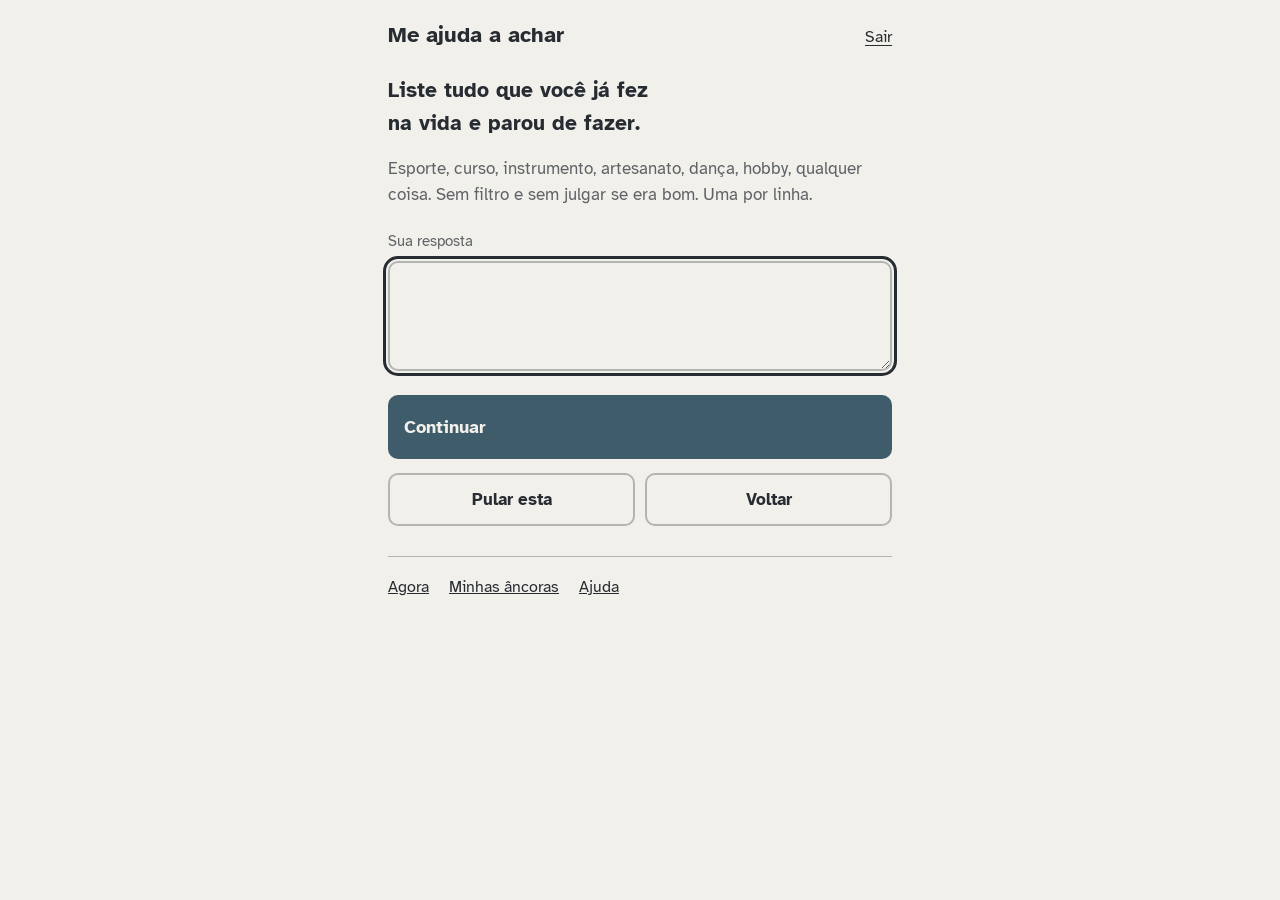
==== achar.html @ 390327f3 "Primeira versao do Pouso: quatro telas, offline, tudo no aparelho As quatro telas da primeira versao" ====
<!doctype html>
<html lang="pt-BR">
<head>
<meta charset="utf-8">
<meta name="viewport" content="width=device-width, initial-scale=1, viewport-fit=cover">
<title>Me ajuda a achar — Pouso</title>
<meta name="theme-color" content="#1C2127">
<link rel="manifest" href="manifest.json">
<link rel="icon" href="icones/icone-192.png">
<link rel="apple-touch-icon" href="icones/icone-192.png">
<link rel="stylesheet" href="css/tema.css">
<link rel="stylesheet" href="css/base.css">
<script src="js/ancoras.js"></script>
<script src="js/armazenamento.js"></script>
<script src="js/perguntas.js"></script>
<script src="js/roteiro.js"></script>
<script src="js/ajustes.js"></script>
</head>
<body>
<main class="pagina">

  <div class="topo">
    <h1>Me ajuda a achar</h1>
    <a class="saida" href="index.html">Sair</a>
  </div>

  <div id="tela"></div>

  <div class="rodape-navegacao">
    <a href="index.html">Agora</a>
    <a href="ancoras.html">Minhas âncoras</a>
    <a href="ajuda.html">Ajuda</a>
  </div>

</main>
<script src="js/tela-achar.js"></script>
<script src="js/registra-sw.js"></script>
</body>
</html>
---- css/tema.css ----
/* Pouso - tema
   Tres cores por tema: fundo, texto e destaque. Mais nada.
   --linha e --sombra sao a cor do texto com transparencia, nao cores novas.
   Nenhum vermelho em lugar nenhum. Nem preto puro, nem branco puro. */

@font-face {
  font-family: "Atkinson Hyperlegible";
  font-style: normal;
  font-weight: 400;
  font-display: swap;
  src: url("../fontes/AtkinsonHyperlegible-Regular.woff2") format("woff2");
}

@font-face {
  font-family: "Atkinson Hyperlegible";
  font-style: normal;
  font-weight: 700;
  font-display: swap;
  src: url("../fontes/AtkinsonHyperlegible-Bold.woff2") format("woff2");
}

/* Padrao: tema claro. Paleta Mare. */
:root {
  --fundo: #F2F0EB;
  --texto: #272C33;
  --destaque: #3F5C6B;
  --texto-no-destaque: #F2F0EB;
  --linha: rgba(39, 44, 51, 0.30);
  --fraco: rgba(39, 44, 51, 0.72);
  color-scheme: light;

  --escala: 1;
  --fonte: "Atkinson Hyperlegible", "Trebuchet MS", system-ui, sans-serif;
  --raio: 10px;
  --largura: 34rem;
}

/* Quem nao escolheu nada segue o aparelho. */
@media (prefers-color-scheme: dark) {
  :root:not([data-tema="claro"]) {
    --fundo: #1C2127;
    --texto: #D9DEE3;
    --destaque: #8FA8B4;
    --texto-no-destaque: #1C2127;
    --linha: rgba(217, 222, 227, 0.30);
    --fraco: rgba(217, 222, 227, 0.75);
    color-scheme: dark;
  }
}

/* Quem escolheu na tela de Ajuda manda em cima do aparelho. */
:root[data-tema="escuro"] {
  --fundo: #1C2127;
  --texto: #D9DEE3;
  --destaque: #8FA8B4;
  --texto-no-destaque: #1C2127;
  --linha: rgba(217, 222, 227, 0.30);
  --fraco: rgba(217, 222, 227, 0.75);
  color-scheme: dark;
}

/* Tamanho da fonte, escolhido na tela de Ajuda. */
:root[data-fonte="grande"] { --escala: 1.15; }
:root[data-fonte="maior"] { --escala: 1.35; }
---- css/base.css ----
/* Pouso - base
   Uma coisa por tela. Botao grande, muito espaco em volta, nada que cubra.
   Sem animacao de nenhum tipo, em nenhum estado. */

* { box-sizing: border-box; }

html, body {
  margin: 0;
  padding: 0;
  background: var(--fundo);
  color: var(--texto);
}

body {
  font-family: var(--fonte);
  font-size: calc(17px * var(--escala));
  line-height: 1.55;
  -webkit-text-size-adjust: 100%;
}

.pagina {
  max-width: var(--largura);
  margin: 0 auto;
  padding-inline: 20px;
  padding-block: calc(18px + env(safe-area-inset-top, 0px)) calc(40px + env(safe-area-inset-bottom, 0px));
}

/* Cabecalho: so o nome da tela e a saida. Nada mais. */
.topo {
  display: flex;
  align-items: baseline;
  justify-content: space-between;
  gap: 16px;
  margin-bottom: 22px;
}

h1 {
  font-size: calc(1.3em);
  font-weight: 700;
  margin: 0;
}

h2 {
  font-size: 1.05em;
  font-weight: 700;
  margin: 0 0 8px;
}

p { margin: 0 0 14px; }

.explica {
  color: var(--fraco);
  margin-bottom: 20px;
}

/* Botao grande: o botao de ancora da tela Agora e os botoes de acao. */
.botao {
  display: block;
  width: 100%;
  font-family: inherit;
  font-size: 1.05em;
  font-weight: 700;
  line-height: 1.35;
  text-align: left;
  text-decoration: none;
  padding: 18px 16px;
  margin-bottom: 14px;
  border: 0;
  border-radius: var(--raio);
  background: var(--destaque);
  color: var(--texto-no-destaque);
  min-height: 64px;
  cursor: pointer;
}

.botao .mecanismo,
.botao-simples .mecanismo {
  display: block;
  font-weight: 400;
  font-size: 0.86em;
  margin-top: 3px;
}

/* Botao de segunda ordem: mesma cor do texto, so contorno. */
.botao-simples {
  display: inline-block;
  width: 100%;
  font-family: inherit;
  font-size: 1em;
  font-weight: 700;
  text-align: left;
  text-decoration: none;
  padding: 14px 16px;
  margin-bottom: 12px;
  border: 2px solid var(--linha);
  border-radius: var(--raio);
  background: transparent;
  color: var(--texto);
  min-height: 52px;
  cursor: pointer;
}

.botao-fileira {
  display: flex;
  flex-wrap: wrap;
  gap: 10px;
}

.botao-fileira .botao-simples {
  width: auto;
  flex: 1 1 7rem;
  margin-bottom: 0;
  text-align: center;
}

a { color: var(--texto); }

.saida {
  font-size: 0.92em;
  text-decoration: underline;
  text-underline-offset: 3px;
}

.rodape-navegacao {
  margin-top: 30px;
  padding-top: 18px;
  border-top: 1px solid var(--linha);
  display: flex;
  flex-wrap: wrap;
  gap: 8px 20px;
  font-size: 0.92em;
}

/* Formulario */
.campo { margin-bottom: 20px; }

label {
  display: block;
  font-weight: 700;
  margin-bottom: 6px;
}

.ajuda-campo {
  display: block;
  font-weight: 400;
  color: var(--fraco);
  font-size: 0.9em;
  margin-bottom: 8px;
}

input[type="text"],
input[type="url"],
textarea {
  width: 100%;
  font-family: inherit;
  font-size: 1em;
  color: var(--texto);
  background: transparent;
  border: 2px solid var(--linha);
  border-radius: var(--raio);
  padding: 12px 14px;
  min-height: 52px;
}

textarea {
  min-height: 110px;
  resize: vertical;
}

/* Escolha de peso: duas opcoes, nenhuma marcada por padrao. */
.escolha {
  display: flex;
  flex-wrap: wrap;
  gap: 10px;
}

.escolha label {
  flex: 1 1 10rem;
  font-weight: 700;
  border: 2px solid var(--linha);
  border-radius: var(--raio);
  padding: 12px 14px;
  margin: 0;
  cursor: pointer;
}

.escolha input { margin-right: 8px; }

.escolha label:has(input:checked) {
  border-color: var(--destaque);
  border-width: 4px;
  padding: 10px 12px;
}

/* Aviso de campo: palavra, nunca cor sozinha, e nunca vermelho. */
.aviso {
  border: 2px solid var(--linha);
  border-left-width: 6px;
  border-radius: var(--raio);
  padding: 12px 14px;
  margin-bottom: 18px;
}

.aviso p:last-child { margin-bottom: 0; }

/* Lista de ancoras */
.lista { list-style: none; margin: 0 0 8px; padding: 0; }

.item {
  border: 2px solid var(--linha);
  border-radius: var(--raio);
  padding: 14px 16px;
  margin-bottom: 14px;
}

.item h3 {
  font-size: 1.02em;
  margin: 0 0 4px;
}

.item .mecanismo { color: var(--fraco); }

.item .marcas {
  font-size: 0.86em;
  color: var(--fraco);
  margin-top: 6px;
}

.vazio {
  border: 2px dashed var(--linha);
  border-radius: var(--raio);
  padding: 18px 16px;
  margin-bottom: 20px;
  color: var(--fraco);
}

/* Roteiro */
.pergunta {
  font-size: 1.25em;
  font-weight: 700;
  margin-bottom: 16px;
  text-wrap: balance;
}

.passo {
  font-size: 0.9em;
  color: var(--fraco);
  margin-bottom: 8px;
}

.resposta-anotada {
  border-left: 4px solid var(--linha);
  padding-left: 14px;
  margin-bottom: 14px;
}

:focus-visible {
  outline: 3px solid var(--texto);
  outline-offset: 2px;
}

/* Sem animacao por padrao. Esta regra existe para o caso de alguem acrescentar
   alguma coisa no futuro sem perceber. */
*, *::before, *::after {
  animation: none !important;
  transition: none !important;
}

@media (prefers-reduced-motion: reduce) {
  html { scroll-behavior: auto; }
}

[hidden] { display: none !important; }
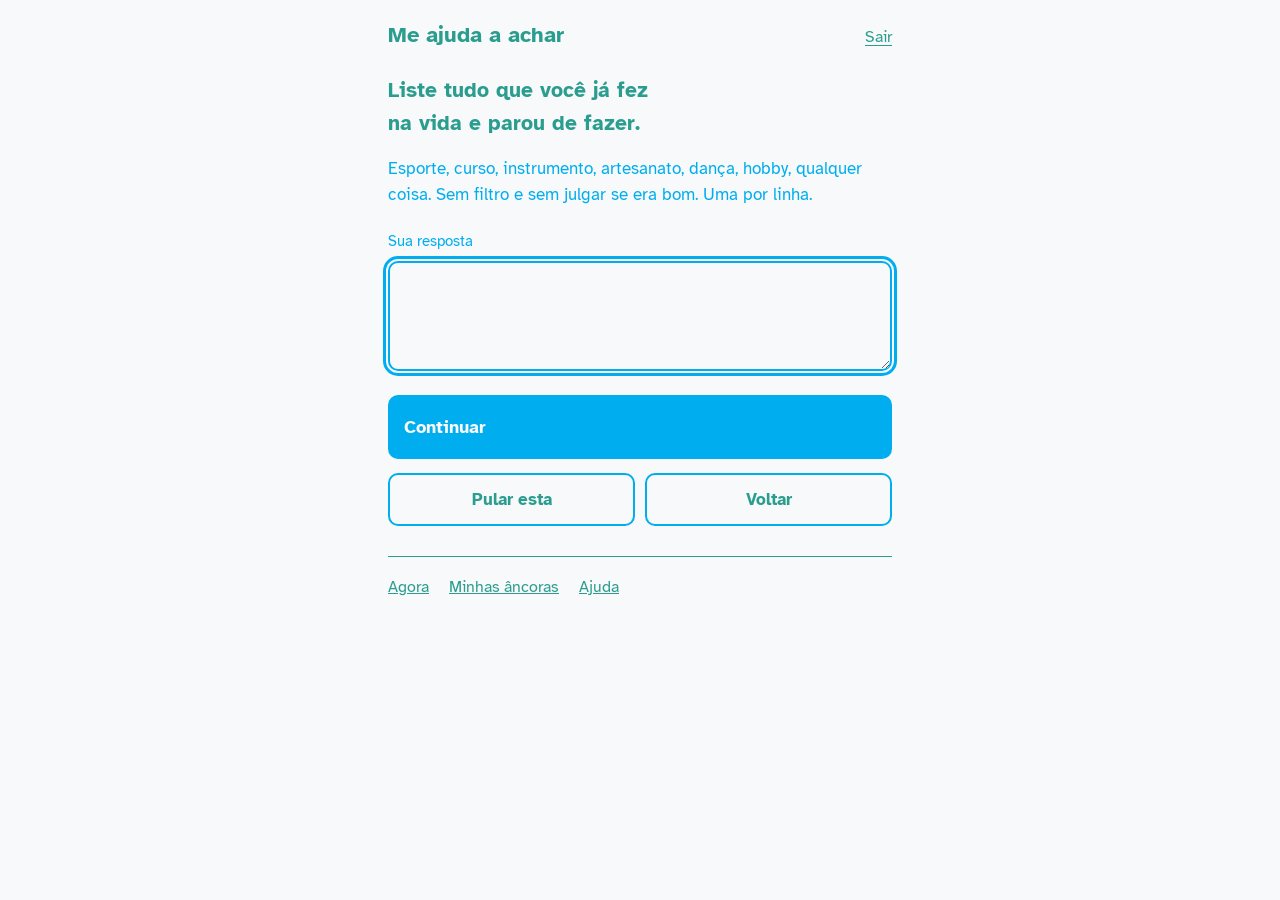
==== commit f78f28ce: "Identidade visual nova: Branco Suave com Azul Turquesa e Verde-agua Decisao da Tathi, reafirmada dep" ====
--- a/achar.html
+++ b/achar.html
@@ -3,8 +3,8 @@
 <head>
 <meta charset="utf-8">
 <meta name="viewport" content="width=device-width, initial-scale=1, viewport-fit=cover">
-<title>Me ajuda a achar — Pouso</title>
-<meta name="theme-color" content="#1C2127">
+<title>Me ajuda a achar — Enseada</title>
+<meta name="theme-color" content="#F8F9FA">
 <link rel="manifest" href="manifest.json">
 <link rel="icon" href="icones/icone-192.png">
 <link rel="apple-touch-icon" href="icones/icone-192.png">
--- a/css/tema.css
+++ b/css/tema.css
@@ -1,7 +1,8 @@
-/* Pouso - tema
-   Tres cores por tema: fundo, texto e destaque. Mais nada.
-   --linha e --sombra sao a cor do texto com transparencia, nao cores novas.
-   Nenhum vermelho em lugar nenhum. Nem preto puro, nem branco puro. */
+/* Enseada - tema
+   Identidade nova, a mesma do icone: fundo Branco Suave, e texto, botoes e
+   caixas variando so entre Azul Turquesa e Verde-agua.
+   Uma identidade so: a escolha de tema na tela de Ajuda continua sendo
+   guardada, mas nao muda mais a cor. */
 
 @font-face {
   font-family: "Atkinson Hyperlegible";
@@ -19,14 +20,13 @@
   src: url("../fontes/AtkinsonHyperlegible-Bold.woff2") format("woff2");
 }
 
-/* Padrao: tema claro. Paleta Mare. */
 :root {
-  --fundo: #F2F0EB;
-  --texto: #272C33;
-  --destaque: #3F5C6B;
-  --texto-no-destaque: #F2F0EB;
-  --linha: rgba(39, 44, 51, 0.30);
-  --fraco: rgba(39, 44, 51, 0.72);
+  --fundo: #F8F9FA;          /* Branco Suave */
+  --texto: #2A9D8F;          /* Verde-agua */
+  --destaque: #00AEEF;       /* Azul Turquesa */
+  --texto-no-destaque: #F8F9FA;
+  --linha: #2A9D8F;
+  --fraco: #00AEEF;
   color-scheme: light;
 
   --escala: 1;
@@ -35,28 +35,28 @@
   --largura: 34rem;
 }
 
-/* Quem nao escolheu nada segue o aparelho. */
+/* A identidade e uma so, entao o aparelho no modo escuro e a escolha manual
+   na tela de Ajuda recebem exatamente as mesmas cores. */
 @media (prefers-color-scheme: dark) {
   :root:not([data-tema="claro"]) {
-    --fundo: #1C2127;
-    --texto: #D9DEE3;
-    --destaque: #8FA8B4;
-    --texto-no-destaque: #1C2127;
-    --linha: rgba(217, 222, 227, 0.30);
-    --fraco: rgba(217, 222, 227, 0.75);
-    color-scheme: dark;
+    --fundo: #F8F9FA;
+    --texto: #2A9D8F;
+    --destaque: #00AEEF;
+    --texto-no-destaque: #F8F9FA;
+    --linha: #2A9D8F;
+    --fraco: #00AEEF;
+    color-scheme: light;
   }
 }
 
-/* Quem escolheu na tela de Ajuda manda em cima do aparelho. */
 :root[data-tema="escuro"] {
-  --fundo: #1C2127;
-  --texto: #D9DEE3;
-  --destaque: #8FA8B4;
-  --texto-no-destaque: #1C2127;
-  --linha: rgba(217, 222, 227, 0.30);
-  --fraco: rgba(217, 222, 227, 0.75);
-  color-scheme: dark;
+  --fundo: #F8F9FA;
+  --texto: #2A9D8F;
+  --destaque: #00AEEF;
+  --texto-no-destaque: #F8F9FA;
+  --linha: #2A9D8F;
+  --fraco: #00AEEF;
+  color-scheme: light;
 }
 
 /* Tamanho da fonte, escolhido na tela de Ajuda. */
--- a/css/base.css
+++ b/css/base.css
@@ -1,4 +1,4 @@
-/* Pouso - base
+/* Enseada - base
    Uma coisa por tela. Botao grande, muito espaco em volta, nada que cubra.
    Sem animacao de nenhum tipo, em nenhum estado. */
 
@@ -92,7 +92,7 @@
   text-decoration: none;
   padding: 14px 16px;
   margin-bottom: 12px;
-  border: 2px solid var(--linha);
+  border: 2px solid var(--destaque);
   border-radius: var(--raio);
   background: transparent;
   color: var(--texto);
@@ -156,7 +156,7 @@
   font-size: 1em;
   color: var(--texto);
   background: transparent;
-  border: 2px solid var(--linha);
+  border: 2px solid var(--destaque);
   border-radius: var(--raio);
   padding: 12px 14px;
   min-height: 52px;
@@ -177,7 +177,7 @@
 .escolha label {
   flex: 1 1 10rem;
   font-weight: 700;
-  border: 2px solid var(--linha);
+  border: 2px solid var(--destaque);
   border-radius: var(--raio);
   padding: 12px 14px;
   margin: 0;
@@ -194,7 +194,7 @@
 
 /* Aviso de campo: palavra, nunca cor sozinha, e nunca vermelho. */
 .aviso {
-  border: 2px solid var(--linha);
+  border: 2px solid var(--destaque);
   border-left-width: 6px;
   border-radius: var(--raio);
   padding: 12px 14px;
@@ -207,7 +207,7 @@
 .lista { list-style: none; margin: 0 0 8px; padding: 0; }
 
 .item {
-  border: 2px solid var(--linha);
+  border: 2px solid var(--destaque);
   border-radius: var(--raio);
   padding: 14px 16px;
   margin-bottom: 14px;
@@ -255,7 +255,7 @@
 }
 
 :focus-visible {
-  outline: 3px solid var(--texto);
+  outline: 3px solid var(--destaque);
   outline-offset: 2px;
 }
 
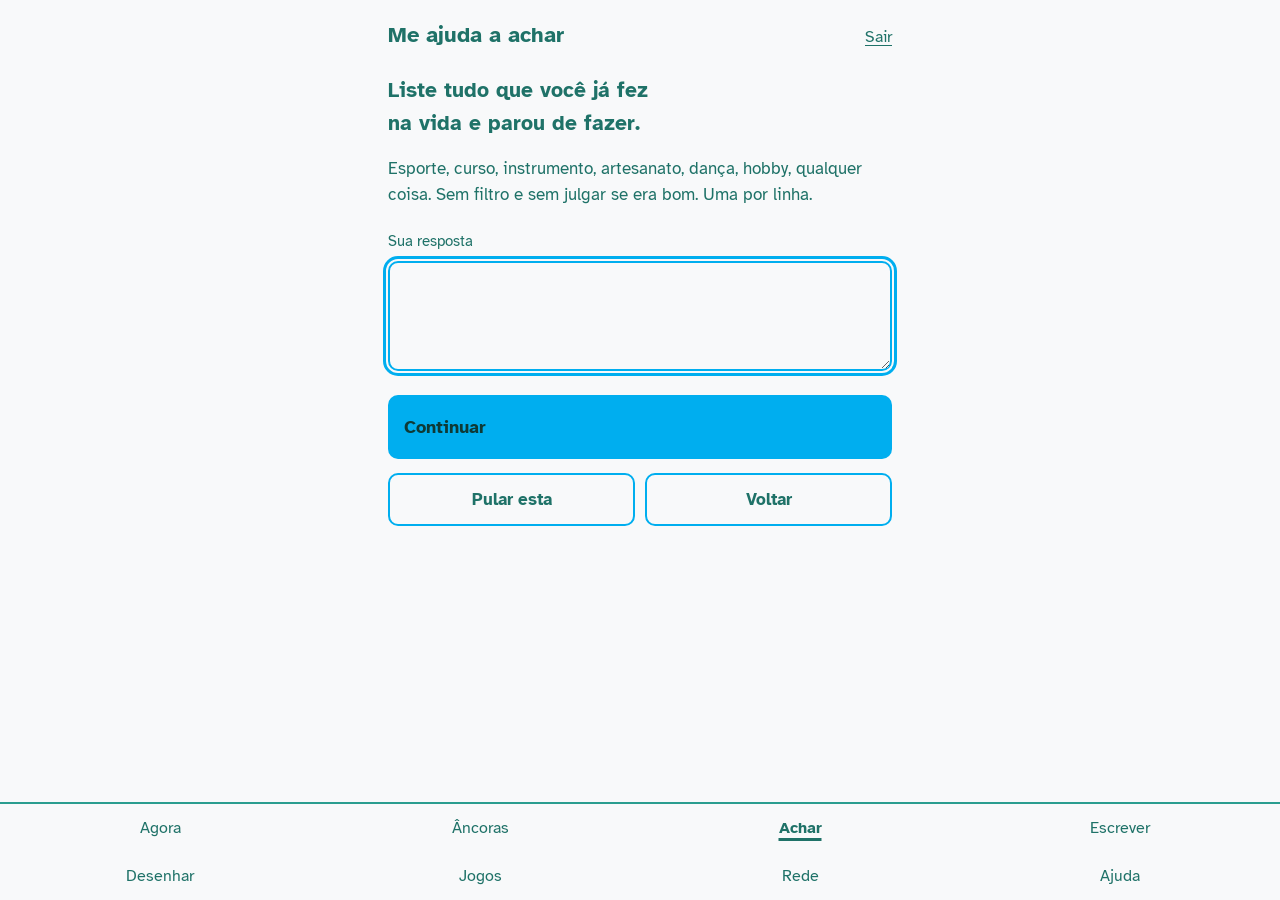
==== commit af91020f: "Menu unico de baixo, Modo Baixo Estimulo e quatro telas novas O defeito: cada tela tinha um rodape d" ====
--- a/achar.html
+++ b/achar.html
@@ -26,14 +26,9 @@
 
   <div id="tela"></div>
 
-  <div class="rodape-navegacao">
-    <a href="index.html">Agora</a>
-    <a href="ancoras.html">Minhas âncoras</a>
-    <a href="ajuda.html">Ajuda</a>
-  </div>
-
 </main>
 <script src="js/tela-achar.js"></script>
+<script src="js/menu.js"></script>
 <script src="js/registra-sw.js"></script>
 </body>
 </html>
--- a/css/tema.css
+++ b/css/tema.css
@@ -1,8 +1,17 @@
 /* Enseada - tema
-   Identidade nova, a mesma do icone: fundo Branco Suave, e texto, botoes e
-   caixas variando so entre Azul Turquesa e Verde-agua.
-   Uma identidade so: a escolha de tema na tela de Ajuda continua sendo
-   guardada, mas nao muda mais a cor. */
+   Identidade unica, a mesma do icone. Nao existe mais escolha de tema:
+   o app tem um visual so, em qualquer aparelho.
+
+   Leitura e cor sao coisas separadas aqui:
+   - texto corrido e titulo usam o Verde Profundo, que da 5.44:1 sobre o
+     fundo e passa o minimo de 4.5:1 da WCAG AA;
+   - botao, contorno, campo e detalhe usam os tons vibrantes.
+
+   Modo Baixo Estimulo: escolha da pessoa na tela de Ajuda, guardada no
+   aparelho. Tom de noite azulado e verde-agua apagado, sem branco puro e sem
+   vermelho. Contrastes conferidos (WCAG, minimo 4.5:1 para texto):
+   texto sobre fundo 9.03:1, texto do botao sobre o botao 6.36:1;
+   contorno e detalhe sobre fundo 5.63:1 e 5.76:1 (minimo 3:1). */
 
 @font-face {
   font-family: "Atkinson Hyperlegible";
@@ -21,12 +30,13 @@
 }
 
 :root {
-  --fundo: #F8F9FA;          /* Branco Suave */
-  --texto: #2A9D8F;          /* Verde-agua */
-  --destaque: #00AEEF;       /* Azul Turquesa */
-  --texto-no-destaque: #F8F9FA;
+  --fundo: #F8F9FA;             /* Branco Suave */
+  --texto: #1F7268;             /* Verde Profundo - so leitura. 5.44:1 */
+  --fraco: #1F7268;             /* texto de apoio: mesmo tom, corpo menor */
+  --destaque: #00AEEF;          /* Azul Turquesa - botao e contorno */
+  --detalhe: #2A9D8F;           /* Verde-agua - molduras e detalhes */
+  --texto-no-destaque: #0E3A36; /* sobre o botao azul: 4.95:1 */
   --linha: #2A9D8F;
-  --fraco: #00AEEF;
   color-scheme: light;
 
   --escala: 1;
@@ -35,30 +45,18 @@
   --largura: 34rem;
 }
 
-/* A identidade e uma so, entao o aparelho no modo escuro e a escolha manual
-   na tela de Ajuda recebem exatamente as mesmas cores. */
-@media (prefers-color-scheme: dark) {
-  :root:not([data-tema="claro"]) {
-    --fundo: #F8F9FA;
-    --texto: #2A9D8F;
-    --destaque: #00AEEF;
-    --texto-no-destaque: #F8F9FA;
-    --linha: #2A9D8F;
-    --fraco: #00AEEF;
-    color-scheme: light;
-  }
-}
-
-:root[data-tema="escuro"] {
-  --fundo: #F8F9FA;
-  --texto: #2A9D8F;
-  --destaque: #00AEEF;
-  --texto-no-destaque: #F8F9FA;
-  --linha: #2A9D8F;
-  --fraco: #00AEEF;
-  color-scheme: light;
-}
-
-/* Tamanho da fonte, escolhido na tela de Ajuda. */
+/* Tamanho da letra, escolhido na tela de Ajuda. */
 :root[data-fonte="grande"] { --escala: 1.15; }
 :root[data-fonte="maior"] { --escala: 1.35; }
+
+/* Modo Baixo Estimulo. Troca so as variaveis: nenhuma regra de tela muda. */
+:root[data-tema="baixo"] {
+  --fundo: #1B2328;
+  --texto: #A3CBC4;
+  --fraco: #A3CBC4;
+  --destaque: #5BA7AE;
+  --detalhe: #4FA89C;
+  --texto-no-destaque: #0D1B1E;
+  --linha: #4FA89C;
+  color-scheme: dark;
+}
--- a/css/base.css
+++ b/css/base.css
@@ -22,7 +22,8 @@
   max-width: var(--largura);
   margin: 0 auto;
   padding-inline: 20px;
-  padding-block: calc(18px + env(safe-area-inset-top, 0px)) calc(40px + env(safe-area-inset-bottom, 0px));
+  /* Embaixo sobra espaco para o menu fixo nao cobrir o fim da tela. */
+  padding-block: calc(18px + env(safe-area-inset-top, 0px)) calc(130px + env(safe-area-inset-bottom, 0px));
 }
 
 /* Cabecalho: so o nome da tela e a saida. Nada mais. */
@@ -121,14 +122,37 @@
   text-underline-offset: 3px;
 }
 
-.rodape-navegacao {
-  margin-top: 30px;
-  padding-top: 18px;
-  border-top: 1px solid var(--linha);
+/* Menu fixo de baixo: oito telas em duas fileiras de quatro. */
+.menu-rodape {
+  position: fixed;
+  left: 0;
+  right: 0;
+  bottom: 0;
+  display: grid;
+  grid-template-columns: repeat(4, 1fr);
+  background: var(--fundo);
+  border-top: 2px solid var(--linha);
+  padding-bottom: env(safe-area-inset-bottom, 0px);
+  z-index: 10;
+}
+
+.menu-rodape a {
   display: flex;
-  flex-wrap: wrap;
-  gap: 8px 20px;
+  align-items: center;
+  justify-content: center;
+  min-height: 48px;
+  padding: 6px 4px;
   font-size: 0.92em;
+  text-align: center;
+  text-decoration: none;
+  color: var(--texto);
+}
+
+.menu-rodape a[aria-current="page"] {
+  font-weight: 700;
+  text-decoration: underline;
+  text-decoration-thickness: 3px;
+  text-underline-offset: 5px;
 }
 
 /* Formulario */
@@ -187,7 +211,7 @@
 .escolha input { margin-right: 8px; }
 
 .escolha label:has(input:checked) {
-  border-color: var(--destaque);
+  border-color: var(--detalhe);
   border-width: 4px;
   padding: 10px 12px;
 }
@@ -207,7 +231,7 @@
 .lista { list-style: none; margin: 0 0 8px; padding: 0; }
 
 .item {
-  border: 2px solid var(--destaque);
+  border: 2px solid var(--detalhe);
   border-radius: var(--raio);
   padding: 14px 16px;
   margin-bottom: 14px;
@@ -271,3 +295,61 @@
 }
 
 [hidden] { display: none !important; }
+
+/* Escrever: a folha em branco ocupa a tela. */
+.folha {
+  min-height: 55vh;
+  line-height: 1.6;
+}
+
+/* Desenhar */
+.tela-desenho {
+  display: block;
+  width: 100%;
+  height: 55vh;
+  border: 2px solid var(--detalhe);
+  border-radius: var(--raio);
+  background: var(--fundo);
+  touch-action: none;
+  margin-bottom: 14px;
+}
+
+.botao-simples[aria-pressed="true"] {
+  border-width: 4px;
+  padding: 12px 14px;
+}
+
+/* Jogo da memoria: tres colunas, carta grande. */
+.cartas {
+  display: grid;
+  grid-template-columns: repeat(3, 1fr);
+  gap: 10px;
+  margin-bottom: 20px;
+}
+
+.carta {
+  font-family: inherit;
+  font-size: 1.1em;
+  font-weight: 700;
+  min-height: 72px;
+  border: 2px solid var(--destaque);
+  border-radius: var(--raio);
+  background: transparent;
+  color: var(--texto);
+  cursor: pointer;
+  padding: 8px;
+}
+
+.carta[data-estado="aberta"] {
+  background: var(--destaque);
+  color: var(--texto-no-destaque);
+}
+
+.carta[data-estado="achada"] {
+  border-color: var(--detalhe);
+  border-width: 4px;
+  cursor: default;
+}
+
+/* Minha rede */
+.item .rotulo { color: var(--fraco); }
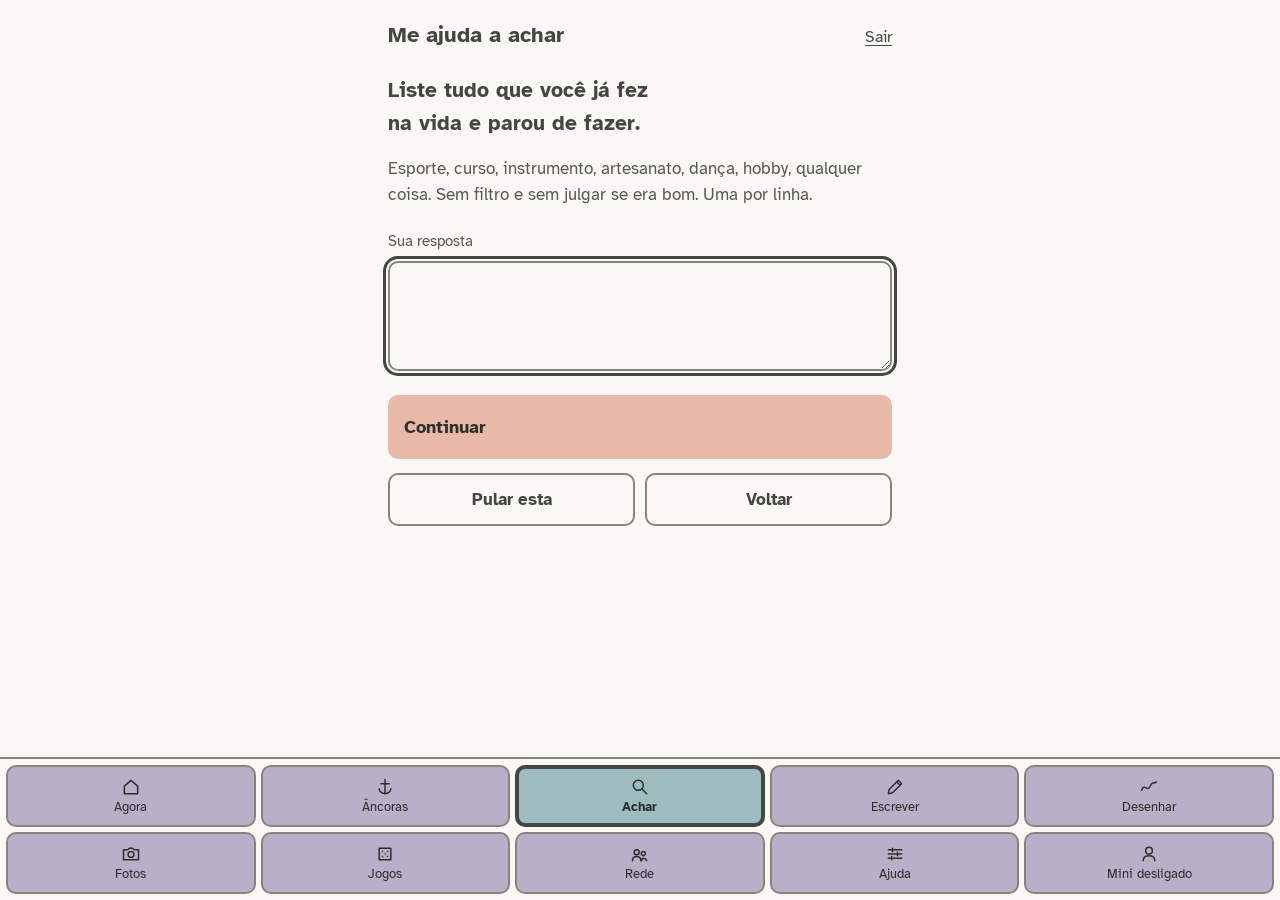
==== commit cde2e363: "Identidade nova, menu em cards, Modo Mini, fotos, espessura e desfazer A decisao, em quatro partes p" ====
--- a/achar.html
+++ b/achar.html
@@ -4,7 +4,7 @@
 <meta charset="utf-8">
 <meta name="viewport" content="width=device-width, initial-scale=1, viewport-fit=cover">
 <title>Me ajuda a achar — Enseada</title>
-<meta name="theme-color" content="#F8F9FA">
+<meta name="theme-color" content="#FAF8F5">
 <link rel="manifest" href="manifest.json">
 <link rel="icon" href="icones/icone-192.png">
 <link rel="apple-touch-icon" href="icones/icone-192.png">
@@ -14,6 +14,7 @@
 <script src="js/armazenamento.js"></script>
 <script src="js/perguntas.js"></script>
 <script src="js/roteiro.js"></script>
+<script src="js/mini.js"></script>
 <script src="js/ajustes.js"></script>
 </head>
 <body>
@@ -28,6 +29,7 @@
 
 </main>
 <script src="js/tela-achar.js"></script>
+<script src="js/tela-mini.js"></script>
 <script src="js/menu.js"></script>
 <script src="js/registra-sw.js"></script>
 </body>
--- a/css/tema.css
+++ b/css/tema.css
@@ -1,17 +1,20 @@
 /* Enseada - tema
-   Identidade unica, a mesma do icone. Nao existe mais escolha de tema:
-   o app tem um visual so, em qualquer aparelho.
+   Identidade unica, a mesma do icone. Proporcao das cores:
+   - 70% base neutra: Marfim (fundo) e grafite quente (texto);
+   - 25% cores de expressao: Pessego suave, Verde de restinga e Lavanda de
+     neblina, para blocos e ferramentas;
+   -  5% presenca aquatica: Azul de enseada, so em destaque e selecao.
 
-   Leitura e cor sao coisas separadas aqui:
-   - texto corrido e titulo usam o Verde Profundo, que da 5.44:1 sobre o
-     fundo e passa o minimo de 4.5:1 da WCAG AA;
-   - botao, contorno, campo e detalhe usam os tons vibrantes.
+   Contrastes conferidos (WCAG, minimo 4.5:1 para texto, 3:1 para contorno):
+   texto sobre fundo 8.99:1; texto-no-bloco sobre pessego 7.67:1, restinga
+   5.96:1, lavanda 6.48:1 e azul 6.63:1; contorno sobre fundo 3.48:1.
+   O azul de enseada e claro demais para ser contorno (1.8:1): ele so
+   preenche a selecao, que tambem ganha borda grossa e negrito.
 
    Modo Baixo Estimulo: escolha da pessoa na tela de Ajuda, guardada no
-   aparelho. Tom de noite azulado e verde-agua apagado, sem branco puro e sem
-   vermelho. Contrastes conferidos (WCAG, minimo 4.5:1 para texto):
-   texto sobre fundo 9.03:1, texto do botao sobre o botao 6.36:1;
-   contorno e detalhe sobre fundo 5.63:1 e 5.76:1 (minimo 3:1). */
+   aparelho. Mesmo desenho em tom de noite quente, sem branco puro. Texto
+   sobre fundo 11.49:1; texto-no-bloco sobre os blocos 6.06:1 ou mais;
+   contorno sobre fundo 4.62:1. */
 
 @font-face {
   font-family: "Atkinson Hyperlegible";
@@ -30,13 +33,18 @@
 }
 
 :root {
-  --fundo: #F8F9FA;             /* Branco Suave */
-  --texto: #1F7268;             /* Verde Profundo - so leitura. 5.44:1 */
-  --fraco: #1F7268;             /* texto de apoio: mesmo tom, corpo menor */
-  --destaque: #00AEEF;          /* Azul Turquesa - botao e contorno */
-  --detalhe: #2A9D8F;           /* Verde-agua - molduras e detalhes */
-  --texto-no-destaque: #0E3A36; /* sobre o botao azul: 4.95:1 */
-  --linha: #2A9D8F;
+  --fundo: #FAF8F5;             /* Marfim - base de tudo */
+  --texto: #454640;             /* Grafite quente - leitura. 8.99:1 */
+  --fraco: #585951;             /* texto de apoio. 6.69:1 */
+  --contorno: #85867A;          /* linhas e molduras. 3.48:1 */
+  --linha: #85867A;
+  --pessego: #E8B9A8;           /* bloco principal e botao */
+  --restinga: #A5B09A;          /* bloco de apoio */
+  --lavanda: #B8B0C8;           /* bloco de apoio */
+  --destaque: #9EBBC0;          /* Azul de enseada - so destaque e selecao */
+  --detalhe: #A5B09A;           /* mesmo tom da restinga */
+  --texto-no-bloco: #2E2F2A;    /* sobre pessego, restinga, lavanda e azul */
+  --texto-no-destaque: #2E2F2A;
   color-scheme: light;
 
   --escala: 1;
@@ -51,12 +59,17 @@
 
 /* Modo Baixo Estimulo. Troca so as variaveis: nenhuma regra de tela muda. */
 :root[data-tema="baixo"] {
-  --fundo: #1B2328;
-  --texto: #A3CBC4;
-  --fraco: #A3CBC4;
-  --destaque: #5BA7AE;
-  --detalhe: #4FA89C;
-  --texto-no-destaque: #0D1B1E;
-  --linha: #4FA89C;
+  --fundo: #25272B;
+  --texto: #E6E1D8;
+  --fraco: #CFCABF;
+  --contorno: #8E9086;
+  --linha: #8E9086;
+  --pessego: #D9A593;
+  --restinga: #9BA68F;
+  --lavanda: #A9A1BC;
+  --destaque: #7FA3AA;
+  --detalhe: #9BA68F;
+  --texto-no-bloco: #1E1F22;
+  --texto-no-destaque: #1E1F22;
   color-scheme: dark;
 }
--- a/css/base.css
+++ b/css/base.css
@@ -23,7 +23,7 @@
   margin: 0 auto;
   padding-inline: 20px;
   /* Embaixo sobra espaco para o menu fixo nao cobrir o fim da tela. */
-  padding-block: calc(18px + env(safe-area-inset-top, 0px)) calc(130px + env(safe-area-inset-bottom, 0px));
+  padding-block: calc(18px + env(safe-area-inset-top, 0px)) calc(150px + env(safe-area-inset-bottom, 0px));
 }
 
 /* Cabecalho: so o nome da tela e a saida. Nada mais. */
@@ -68,8 +68,8 @@
   margin-bottom: 14px;
   border: 0;
   border-radius: var(--raio);
-  background: var(--destaque);
-  color: var(--texto-no-destaque);
+  background: var(--pessego);
+  color: var(--texto-no-bloco);
   min-height: 64px;
   cursor: pointer;
 }
@@ -93,7 +93,7 @@
   text-decoration: none;
   padding: 14px 16px;
   margin-bottom: 12px;
-  border: 2px solid var(--destaque);
+  border: 2px solid var(--contorno);
   border-radius: var(--raio);
   background: transparent;
   color: var(--texto);
@@ -122,37 +122,53 @@
   text-underline-offset: 3px;
 }
 
-/* Menu fixo de baixo: oito telas em duas fileiras de quatro. */
+/* Menu fixo de baixo: cards grandes, cinco por fileira, dois toques de altura. */
 .menu-rodape {
   position: fixed;
   left: 0;
   right: 0;
   bottom: 0;
   display: grid;
-  grid-template-columns: repeat(4, 1fr);
+  grid-template-columns: repeat(5, 1fr);
+  gap: 5px;
   background: var(--fundo);
-  border-top: 2px solid var(--linha);
-  padding-bottom: env(safe-area-inset-bottom, 0px);
+  border-top: 2px solid var(--contorno);
+  padding: 6px 6px calc(6px + env(safe-area-inset-bottom, 0px));
   z-index: 10;
 }
 
-.menu-rodape a {
+.card-menu {
   display: flex;
+  flex-direction: column;
   align-items: center;
   justify-content: center;
-  min-height: 48px;
-  padding: 6px 4px;
-  font-size: 0.92em;
+  gap: 2px;
+  min-width: 0;
+  min-height: 62px;
+  padding: 6px 2px;
+  font-family: inherit;
+  font-size: 0.78em;
+  line-height: 1.15;
   text-align: center;
   text-decoration: none;
-  color: var(--texto);
-}
-
-.menu-rodape a[aria-current="page"] {
-  font-weight: 700;
-  text-decoration: underline;
-  text-decoration-thickness: 3px;
-  text-underline-offset: 5px;
+  overflow-wrap: anywhere;
+  color: var(--texto-no-bloco);
+  background: var(--lavanda);
+  border: 2px solid var(--contorno);
+  border-radius: var(--raio);
+  cursor: pointer;
+}
+
+.icone-menu { width: 20px; height: 20px; flex-shrink: 0; }
+
+/* Onde a pessoa esta (ou o Modo Mini ligado): azul, negrito, borda grossa. */
+.card-menu[aria-current="page"],
+.card-menu[aria-pressed="true"] {
+  background: var(--destaque);
+  font-weight: 700;
+  border-color: var(--texto);
+  border-width: 4px;
+  padding: 4px 0;
 }
 
 /* Formulario */
@@ -180,7 +196,7 @@
   font-size: 1em;
   color: var(--texto);
   background: transparent;
-  border: 2px solid var(--destaque);
+  border: 2px solid var(--contorno);
   border-radius: var(--raio);
   padding: 12px 14px;
   min-height: 52px;
@@ -201,7 +217,7 @@
 .escolha label {
   flex: 1 1 10rem;
   font-weight: 700;
-  border: 2px solid var(--destaque);
+  border: 2px solid var(--contorno);
   border-radius: var(--raio);
   padding: 12px 14px;
   margin: 0;
@@ -211,14 +227,14 @@
 .escolha input { margin-right: 8px; }
 
 .escolha label:has(input:checked) {
-  border-color: var(--detalhe);
+  border-color: var(--texto);
   border-width: 4px;
   padding: 10px 12px;
 }
 
 /* Aviso de campo: palavra, nunca cor sozinha, e nunca vermelho. */
 .aviso {
-  border: 2px solid var(--destaque);
+  border: 2px solid var(--contorno);
   border-left-width: 6px;
   border-radius: var(--raio);
   padding: 12px 14px;
@@ -231,7 +247,7 @@
 .lista { list-style: none; margin: 0 0 8px; padding: 0; }
 
 .item {
-  border: 2px solid var(--detalhe);
+  border: 2px solid var(--contorno);
   border-radius: var(--raio);
   padding: 14px 16px;
   margin-bottom: 14px;
@@ -251,7 +267,7 @@
 }
 
 .vazio {
-  border: 2px dashed var(--linha);
+  border: 2px dashed var(--contorno);
   border-radius: var(--raio);
   padding: 18px 16px;
   margin-bottom: 20px;
@@ -273,13 +289,13 @@
 }
 
 .resposta-anotada {
-  border-left: 4px solid var(--linha);
+  border-left: 4px solid var(--contorno);
   padding-left: 14px;
   margin-bottom: 14px;
 }
 
 :focus-visible {
-  outline: 3px solid var(--destaque);
+  outline: 3px solid var(--texto);
   outline-offset: 2px;
 }
 
@@ -307,7 +323,7 @@
   display: block;
   width: 100%;
   height: 55vh;
-  border: 2px solid var(--detalhe);
+  border: 2px solid var(--contorno);
   border-radius: var(--raio);
   background: var(--fundo);
   touch-action: none;
@@ -332,7 +348,7 @@
   font-size: 1.1em;
   font-weight: 700;
   min-height: 72px;
-  border: 2px solid var(--destaque);
+  border: 2px solid var(--contorno);
   border-radius: var(--raio);
   background: transparent;
   color: var(--texto);
@@ -342,14 +358,365 @@
 
 .carta[data-estado="aberta"] {
   background: var(--destaque);
-  color: var(--texto-no-destaque);
+  color: var(--texto-no-bloco);
 }
 
 .carta[data-estado="achada"] {
-  border-color: var(--detalhe);
+  border-color: var(--texto);
   border-width: 4px;
   cursor: default;
 }
 
 /* Minha rede */
 .item .rotulo { color: var(--fraco); }
+
+/* Sudoku calmo: nove colunas, borda mais grossa entre os quadrados de 3x3. */
+.sudoku {
+  display: grid;
+  grid-template-columns: repeat(9, 1fr);
+  border: 3px solid var(--contorno);
+  border-radius: var(--raio);
+  overflow: hidden;
+  margin-bottom: 14px;
+}
+
+.casa {
+  font-family: inherit;
+  font-size: 1.1em;
+  min-height: 38px;
+  aspect-ratio: 1;
+  padding: 0;
+  border: 1px solid var(--contorno);
+  background: transparent;
+  color: var(--texto);
+  cursor: pointer;
+}
+
+.casa[data-dada="sim"] {
+  font-weight: 700;
+  background: var(--restinga);
+  color: var(--texto-no-bloco);
+  cursor: default;
+}
+
+.casa[data-borda-direita="sim"] { border-right: 3px solid var(--contorno); }
+.casa[data-borda-baixo="sim"] { border-bottom: 3px solid var(--contorno); }
+
+/* A casa escolhida ganha contorno grosso por dentro; o foco do teclado e outro. */
+.casa[aria-pressed="true"] {
+  outline: 4px solid var(--texto);
+  outline-offset: -4px;
+}
+
+.teclado {
+  display: grid;
+  grid-template-columns: repeat(5, 1fr);
+  gap: 8px;
+  margin-bottom: 14px;
+}
+
+.tecla {
+  font-family: inherit;
+  font-size: 1.05em;
+  font-weight: 700;
+  min-height: 48px;
+  border: 2px solid var(--contorno);
+  border-radius: var(--raio);
+  background: transparent;
+  color: var(--texto);
+  cursor: pointer;
+}
+
+/* Telas Desenhar e Jogos calmos: cabecalho, ferramentas, abas e paineis.
+   So variaveis do tema: nada de cor solta, e nada so em cor. */
+.topo-pagina,
+.conteudo-principal {
+  max-width: var(--largura);
+  margin: 0 auto;
+  padding-inline: 20px;
+}
+
+.topo-pagina {
+  display: flex;
+  align-items: baseline;
+  justify-content: space-between;
+  gap: 16px;
+  padding-top: calc(18px + env(safe-area-inset-top, 0px));
+  margin-bottom: 22px;
+}
+
+.conteudo-principal {
+  padding-bottom: calc(150px + env(safe-area-inset-bottom, 0px));
+}
+
+.link-voltar {
+  font-size: 0.92em;
+  text-decoration: underline;
+  text-underline-offset: 3px;
+}
+
+.instrucao-suave {
+  color: var(--fraco);
+  margin-bottom: 20px;
+}
+
+.botao-primario,
+.botao-secundario {
+  display: inline-block;
+  font-family: inherit;
+  font-size: 1em;
+  font-weight: 700;
+  min-height: 52px;
+  padding: 12px 16px;
+  margin: 0 8px 12px 0;
+  border: 2px solid var(--contorno);
+  border-radius: var(--raio);
+  cursor: pointer;
+}
+
+.botao-primario {
+  background: var(--pessego);
+  color: var(--texto-no-bloco);
+}
+
+.botao-secundario {
+  background: transparent;
+  color: var(--texto);
+}
+
+.grupo-acoes,
+.abas-jogos,
+.controles-tetris {
+  display: flex;
+  flex-wrap: wrap;
+  gap: 10px;
+  margin-bottom: 12px;
+}
+
+.botao-cor,
+.botao-aba {
+  display: inline-flex;
+  align-items: center;
+  gap: 8px;
+  font-family: inherit;
+  font-size: 1em;
+  font-weight: 400;
+  min-height: 48px;
+  padding: 10px 14px;
+  border: 2px solid var(--contorno);
+  border-radius: var(--raio);
+  background: transparent;
+  color: var(--texto);
+  cursor: pointer;
+}
+
+/* Escolhido: borda grossa e negrito, alem do aria-pressed / aria-selected. */
+.botao-cor.ativa,
+.botao-aba.ativa {
+  font-weight: 700;
+  border-width: 4px;
+  padding: 8px 12px;
+}
+
+.amostra {
+  flex-shrink: 0;
+  width: 18px;
+  height: 18px;
+  border-radius: 50%;
+  border: 2px solid var(--texto);
+}
+
+.botao-cor[data-cor="texto"] .amostra { background: var(--texto); }
+.botao-cor[data-cor="destaque"] .amostra { background: var(--destaque); }
+.botao-cor[data-cor="detalhe"] .amostra { background: var(--detalhe); }
+.botao-cor[data-cor="borracha"] .amostra { background: transparent; border-style: dashed; }
+
+.canvas-container canvas {
+  display: block;
+  width: 100%;
+  height: 55vh;
+  border: 2px solid var(--contorno);
+  border-radius: var(--raio);
+  background: var(--fundo);
+  touch-action: none;
+}
+
+.painel-jogo { margin-top: 8px; }
+.oculto { display: none !important; }
+.cabecalho-jogo h2 { margin-bottom: 4px; }
+
+.tetris-wrapper canvas {
+  display: block;
+  max-width: 100%;
+  border: 2px solid var(--contorno);
+  border-radius: var(--raio);
+  margin-bottom: 12px;
+}
+
+.dica-cruzada { margin-bottom: 16px; }
+.palavra-inputs { display: flex; gap: 6px; }
+
+.letra-input {
+  width: 44px;
+  min-height: 44px;
+  padding: 0;
+  text-align: center;
+  font-family: inherit;
+  font-size: 1.1em;
+  text-transform: uppercase;
+  color: var(--texto);
+  background: transparent;
+  border: 2px solid var(--contorno);
+  border-radius: var(--raio);
+}
+
+/* Palavras cruzadas: grade de ate 9 colunas; sem letra = casa vazia, sem borda. */
+.grade-cruzada {
+  display: grid;
+  gap: 3px;
+  margin-bottom: 16px;
+}
+
+.celula-cruz { position: relative; aspect-ratio: 1; min-width: 0; }
+.celula-cruz.sem-letra { visibility: hidden; }
+
+.celula-cruz .letra-input {
+  width: 100%;
+  height: 100%;
+  min-height: 0;
+  font-weight: 700;
+}
+
+.numero-cruz {
+  position: absolute;
+  top: 2px;
+  left: 4px;
+  font-size: 0.62em;
+  line-height: 1;
+  color: var(--texto);
+  pointer-events: none;
+}
+
+.dicas-cruzada h3 { font-size: 1em; margin: 0 0 6px; }
+.dicas-cruzada ul { margin: 0 0 14px; padding-left: 20px; }
+.dicas-cruzada li { margin-bottom: 4px; }
+
+/* Abertura: uma coisa por tela, sem animacao, sem menu, so variaveis do tema. */
+.abertura { padding-top: 8px; }
+
+.gota {
+  display: block;
+  width: 140px;
+  height: auto;
+  margin: 0 auto 18px;
+}
+
+.abertura h1 { margin-bottom: 10px; }
+.abertura-frase { font-size: 1.1em; margin-bottom: 24px; }
+.abertura-lista { margin: 0 0 24px; padding-left: 20px; }
+.abertura-lista li { margin-bottom: 10px; }
+
+body.com-abertura .menu-rodape { display: none; }
+body.com-abertura .pagina {
+  padding-bottom: calc(40px + env(safe-area-inset-bottom, 0px));
+}
+
+/* Paleta do desenho: grade de botoes com bolinha e nome escrito. */
+.grupo-paleta {
+  display: grid;
+  grid-template-columns: repeat(auto-fill, minmax(6.4rem, 1fr));
+  gap: 8px;
+  margin-bottom: 12px;
+}
+
+.grupo-paleta .botao-cor { min-height: 44px; padding: 6px 8px; font-size: 0.92em; line-height: 1.2; }
+.grupo-paleta .botao-cor.ativa { padding: 4px 8px; }
+
+/* Selecao: azul de enseada (os 5%), sempre com borda grossa e negrito. */
+.escolha label:has(input:checked),
+.botao-simples[aria-pressed="true"],
+.botao-cor.ativa,
+.botao-aba.ativa {
+  background: var(--destaque);
+  color: var(--texto-no-bloco);
+}
+
+/* Aviso: bloco de lavanda de neblina. */
+.aviso {
+  background: var(--lavanda);
+  color: var(--texto-no-bloco);
+}
+.aviso a { color: var(--texto-no-bloco); }
+
+/* Espessura do traco: tres botoes com um risco de amostra e o nome escrito. */
+.grupo-espessura {
+  display: flex;
+  flex-wrap: wrap;
+  gap: 8px;
+  margin-bottom: 12px;
+}
+
+.botao-espessura {
+  display: inline-flex;
+  align-items: center;
+  gap: 10px;
+  flex: 1 1 6rem;
+  justify-content: center;
+  font-family: inherit;
+  font-size: 1em;
+  min-height: 48px;
+  padding: 8px 12px;
+  border: 2px solid var(--contorno);
+  border-radius: var(--raio);
+  background: transparent;
+  color: var(--texto);
+  cursor: pointer;
+}
+
+.botao-espessura.ativa {
+  background: var(--destaque);
+  color: var(--texto-no-bloco);
+  font-weight: 700;
+  border-color: var(--texto);
+  border-width: 4px;
+  padding: 6px 10px;
+}
+
+.risco {
+  display: inline-block;
+  width: 26px;
+  border-radius: 4px;
+  background: currentColor;
+}
+.risco-fino { height: 2px; }
+.risco-medio { height: 5px; }
+.risco-grosso { height: 10px; }
+
+.botao-secundario:disabled { opacity: 0.55; cursor: default; }
+
+/* Fotos */
+.grade-fotos {
+  display: grid;
+  grid-template-columns: repeat(auto-fill, minmax(10rem, 1fr));
+  gap: 12px;
+  margin-bottom: 20px;
+}
+
+.grade-fotos .item { margin: 0; padding: 8px; }
+.grade-fotos .vazio { grid-column: 1 / -1; margin: 0; }
+
+.foto {
+  display: block;
+  width: 100%;
+  height: auto;
+  border-radius: 6px;
+  margin-bottom: 8px;
+}
+
+.grade-fotos .botao-simples { margin-bottom: 0; min-height: 44px; }
+
+/* Modo Mini (Enseadinha): desenho grande, pergunta grande, um botao. */
+.mini-desenho { margin: 0 auto 12px; width: 180px; max-width: 60%; }
+.mini-desenho svg { display: block; width: 100%; height: auto; }
+.mini-pergunta { font-size: 1.5em; text-align: center; margin-bottom: 18px; }
+#resposta-mini { min-height: 130px; font-size: 1.15em; }
